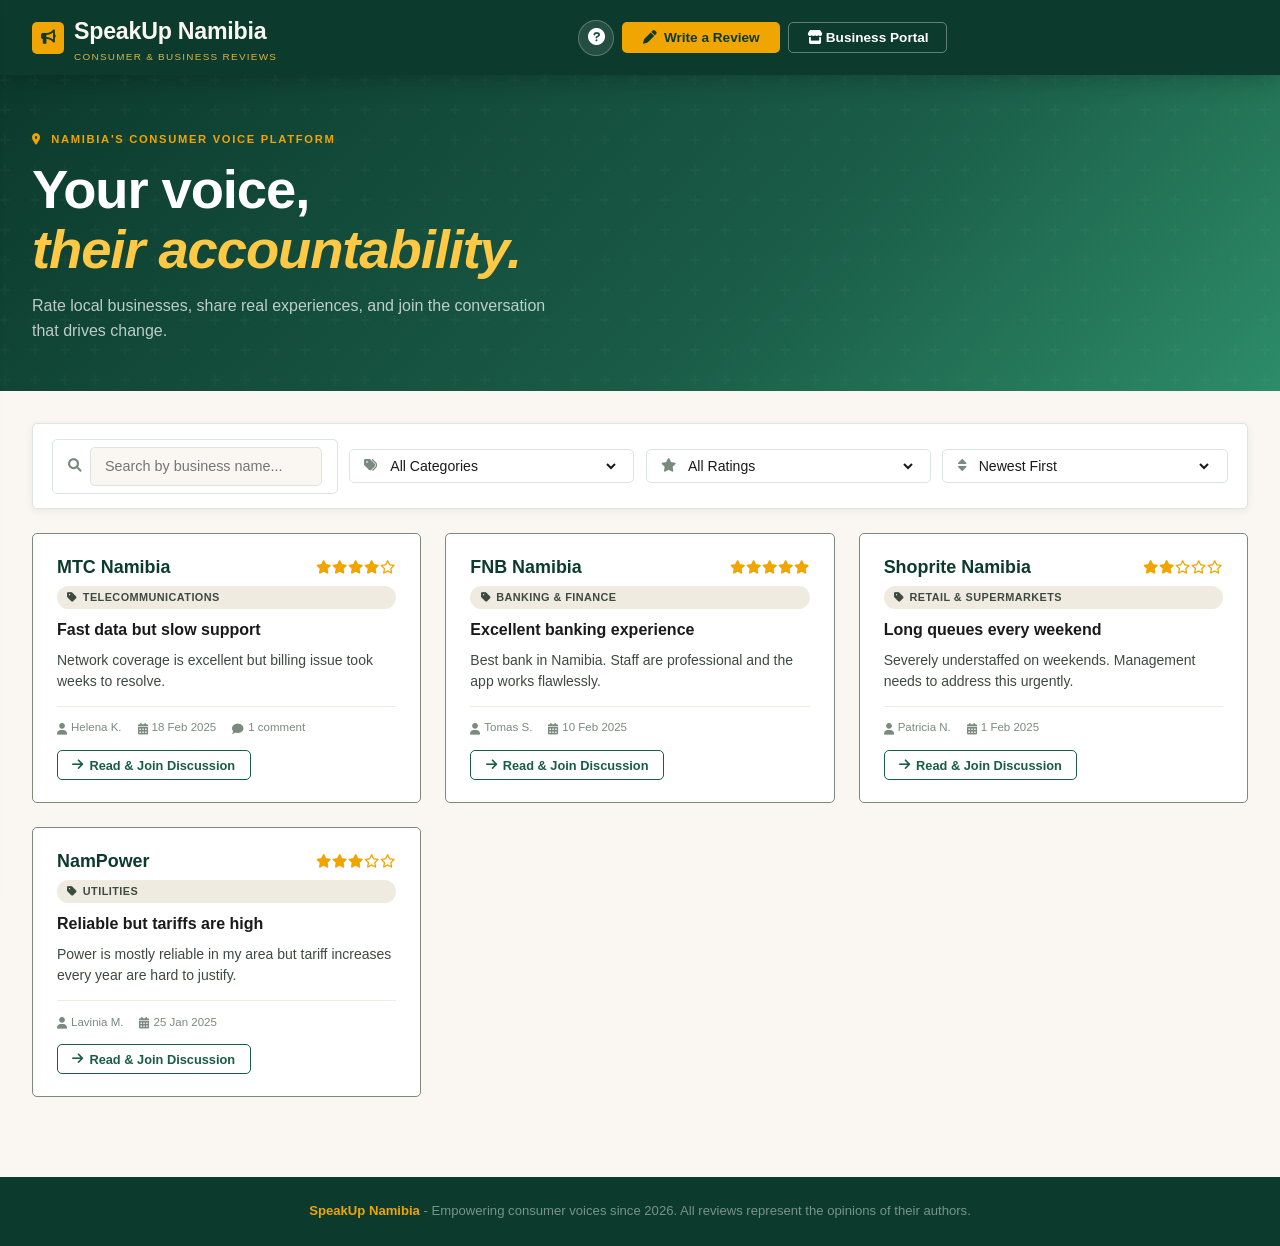
==== index.html @ b46109d5 "first commit" ====
<!DOCTYPE html>
<html lang="en">

<head>
  <meta charset="UTF-8">
  <meta name="viewport" content="width=device-width, initial-scale=1.0, viewport-fit=cover">
  <title>SpeakUp Namibia</title>
  <link rel="stylesheet" href="style.css">
  <link rel="stylesheet" href="https://cdnjs.cloudflare.com/ajax/libs/font-awesome/6.0.0-beta3/css/all.min.css">

  <!-- Fonts removed – now using system Arial -->
</head>

<body>
  <!-- MOBILE SIDEBAR OVERLAY -->
  <div class="consumer-sidebar-overlay" id="consumerSidebarOverlay"></div>

  <!-- MOBILE SIDEBAR -->
  <aside class="consumer-sidebar" id="consumerSidebar">
    <div class="consumer-sidebar-top">
      <span class="consumer-sidebar-logo"><i class="fas fa-bullhorn"></i> SpeakUp</span>
      <button class="consumer-sidebar-close" id="consumerSidebarClose" aria-label="Close menu">&#x2715;</button>
    </div>
    <nav class="consumer-sidebar-nav">
      <button id="sidebarWriteReviewBtn" class="consumer-snav-btn"><i class="fas fa-pen"></i> Write a Review</button>
      <button id="sidebarBizPortalBtn" class="consumer-snav-btn"><i class="fas fa-store"></i> Business Portal</button>
      <button id="sidebarHelpBtn" class="consumer-snav-btn"><i class="fas fa-circle-question"></i> How It Works</button>
    </nav>
    <div id="consumerSidebarBizInfo" class="consumer-sidebar-biz-info"></div>
  </aside>

  <nav class="top-nav">
    <div class="logo-area">
      <h2><span class="logo-icon"><i class="fas fa-bullhorn"></i></span><span>SpeakUp Namibia<span
            class="logo-sub">Consumer & Business Reviews </span></span></h2>
    </div>
    <div class="nav-buttons">
      <button id="openHelpBtn" class="btn-help" title="How SpeakUp works"><i
          class="fas fa-circle-question"></i></button>
      <button id="openWriteReviewBtnNav" class="btn-primary"><i class="fas fa-pen"></i> Write a Review</button>
      <button id="openBusinessAuthBtn" class="btn-sm btn-outline-light"><i class="fas fa-store"></i> Business
        Portal</button>
      <button class="consumer-hamburger" id="consumerHamburger" aria-label="Open menu"><i
          class="fas fa-bars"></i></button>
    </div>
    <div id="businessSessionInfo"></div>
  </nav>

  <div class="hero">
    <div class="hero-flag-mobile" aria-hidden="true">
      <div class="hf-blue"></div>
      <div class="hf-white"></div>
      <div class="hf-green"></div>
      <div class="hf-stripe"></div>
      <div class="hf-sun"><i class="fas fa-sun"></i></div>
    </div>
    <div class="hero-inner">
      <p class="hero-eyebrow"><i class="fas fa-map-marker-alt"></i>&nbsp; Namibia's Consumer Voice Platform</p>
      <h1>Your voice,<br><em>their accountability.</em></h1>
      <p class="hero-tagline">Rate local businesses, share real experiences, and join the conversation that drives
        change.</p>
    </div>
  </div>

  <div class="page-body">
    <div class="controls-bar">
      <div class="control-input"><i class="fas fa-search"></i><input type="text" id="searchBusiness"
          placeholder="Search by business name..."></div>
      <div class="control-input"><i class="fas fa-tags"></i><select id="categoryFilter">
          <option value="all">All Categories</option>
        </select></div>
      <div class="control-input"><i class="fas fa-star"></i><select id="ratingFilter"></select></div>
      <div class="control-input"><i class="fas fa-sort"></i><select id="sortBy">
          <option value="newest">Newest First</option>
          <option value="highest">Highest Rated</option>
        </select></div>
    </div>
    <div id="liveToast" class="live-toast" style="display:none;"></div>
    <div id="reviewsContainer" class="reviews-grid">
      <div class="empty-state"><i class="fas fa-spinner fa-spin"></i><br>Loading reviews…</div>
    </div>
  </div>

  <footer class="site-footer">
    <strong>SpeakUp Namibia</strong> - Empowering consumer voices since <span id="currentYear"></span>. All reviews
    represent the opinions of their authors.
  </footer>

  <!-- HELP MODAL -->
  <div id="helpModal" class="modal">
    <div class="modal-content" style="max-width:560px;">
      <div class="modal-header">
        <span class="modal-title"><i class="fas fa-circle-question"
            style="color:var(--amber);margin-right:10px;"></i>How SpeakUp Namibia Works</span>
        <button class="btn-close" onclick="closeModal('helpModal')">&#x2715;</button>
      </div>
      <div class="help-steps">
        <div class="help-step">
          <div class="help-num">1</div>
          <div><strong>Write a Review</strong>
            <p>Share your honest experience with any Namibian business — no account needed. Choose stars, write your
              story, and publish instantly.</p>
          </div>
        </div>
        <div class="help-step">
          <div class="help-num">2</div>
          <div><strong>Browse &amp; Filter</strong>
            <p>Search by business name, filter by category or star rating, and sort to find the most relevant reviews
              quickly.</p>
          </div>
        </div>
        <div class="help-step">
          <div class="help-num">3</div>
          <div><strong>Join the Conversation</strong>
            <p>Open any review to read the full story, comment, and reply. Verified businesses can respond officially
              with their badge.</p>
          </div>
        </div>
        <div class="help-step">
          <div class="help-num">4</div>
          <div><strong>Business Portal</strong>
            <p>Business owners subscribe for N$200/month to get a Verified Badge, a full analytics dashboard, and the
              ability to reply to reviews.</p>
          </div>
        </div>
      </div>
    </div>
  </div>

  <!-- WRITE REVIEW MODAL -->
  <div id="newReviewModal" class="modal">
    <div class="modal-content">
      <div class="modal-header"><span class="modal-title">Share Your Experience</span><button class="btn-close"
          id="closeNewModalBtn">&#x2715;</button></div>
      <form id="reviewForm">
        <div class="form-group"><label>Business Name *</label><input type="text" id="businessName" required></div>
        <div class="form-group"><label>Category *</label><select id="reviewCategory" required>
            <option value="">Select a category…</option>
          </select></div>
        <div class="form-group"><label>Your Rating *</label>
          <div id="ratingStarsInput" class="star-rating">
            <i data-value="1" class="far fa-star"></i><i data-value="2" class="far fa-star"></i><i data-value="3"
              class="far fa-star"></i><i data-value="4" class="far fa-star"></i><i data-value="5"
              class="far fa-star"></i>
          </div>
          <input type="hidden" id="selectedRating" value="0">
        </div>
        <div class="form-group"><label>Review Title *</label><input type="text" id="reviewTitle" required></div>
        <div class="form-group"><label>Your Story *</label><textarea rows="4" id="reviewContent" required></textarea>
        </div>
        <div class="form-group"><label>Your Name *</label><input type="text" id="userName" placeholder="Full name"
            required></div>
        <div class="modal-footer">
          <button type="button" class="btn-outline-dark" id="closeNewModalBtnFooter">Cancel</button>
          <button type="submit" class="btn-primary"><i class="fas fa-paper-plane"></i> Publish Review</button>
        </div>
      </form>
    </div>
  </div>

  <!-- BUSINESS AUTH MODAL -->
  <div id="businessAuthModal" class="modal">
    <div class="modal-content" style="max-width:480px;">
      <div class="modal-header"><span class="modal-title">Business Portal</span><button class="btn-close"
          id="closeAuthModalBtn">&#x2715;</button></div>
      <div class="tab-bar"><button id="showLoginTab" class="tab-btn active">Login</button><button id="showRegisterTab"
          class="tab-btn">Register</button></div>
      <div id="loginPanel">
        <div class="form-group"><label>Email</label><input type="email" id="loginEmail"
            placeholder="business@example.com"></div>
        <div class="form-group"><label>Password</label><input type="password" id="loginPassword" placeholder="••••••••">
        </div>
        <button id="doLoginBtn" class="btn-primary" style="width:100%;justify-content:center;"><i
            class="fas fa-sign-in-alt"></i> Login</button>
        <p id="loginError" class="error-msg"></p>
      </div>
      <div id="registerPanel" style="display:none;">
        <div class="sub-teaser-small"><i class="fas fa-shield-halved"></i>
          <div>Registration requires a <strong>N$200/month</strong> subscription. Fill in your details then continue to
            see all benefits.</div>
        </div>
        <div class="form-group"><label>Business Name</label><input type="text" id="regBizName"
            placeholder="Your business name"></div>
        <div class="form-group"><label>Category</label><select id="regBizCategory">
            <option value="">Select a category…</option>
          </select></div>
        <div class="form-group"><label>Email</label><input type="email" id="regEmail"
            placeholder="business@example.com"></div>
        <div class="form-group"><label>Password</label><input type="password" id="regPassword"
            placeholder="Min. 6 characters"></div>
        <button id="doRegisterBtn" class="btn-primary" style="width:100%;justify-content:center;"><i
            class="fas fa-user-plus"></i> Continue to Subscription</button>
        <p id="regError" class="error-msg"></p>
      </div>
    </div>
  </div>

  <!-- SUBSCRIPTION PAYWALL -->
  <div id="subscriptionModal" class="modal">
    <div class="modal-content" style="max-width:600px;">
      <div class="modal-header"><span class="modal-title">Business Subscription</span><button class="btn-close"
          id="closeSubModal">&#x2715;</button></div>
      <div class="sub-price-hero">
        <div class="sub-amount"><span class="sub-currency">N$</span><span class="sub-num">200</span><span
            class="sub-per">/month</span></div>
        <p class="sub-tagline">Namibia's most trusted consumer review platform — grow with us</p>
      </div>
      <h4 class="benefits-heading"><i class="fas fa-gift" style="color:var(--amber);margin-right:8px;"></i>Everything
        included:</h4>
      <ul class="benefits-list">
        <li><i class="fas fa-circle-check"></i>
          <div><strong>Verified Business Badge</strong>
            <p>A prominent green ✓ badge on every review related to your business — instantly builds consumer trust.</p>
          </div>
        </li>
        <li><i class="fas fa-circle-check"></i>
          <div><strong>Full Analytics Dashboard</strong>
            <p>Average rating, total reviews, response rate, rating breakdown charts, and a recent activity feed.</p>
          </div>
        </li>
        <li><i class="fas fa-circle-check"></i>
          <div><strong>Public Review Replies</strong>
            <p>Respond publicly as your verified business. Show customers you are accountable and care.</p>
          </div>
        </li>
        <li><i class="fas fa-circle-check"></i>
          <div><strong>Profile &amp; Settings Control</strong>
            <p>Update business name, category, email, and password anytime from your private settings panel.</p>
          </div>
        </li>
        <li><i class="fas fa-circle-check"></i>
          <div><strong>Priority Search Visibility</strong>
            <p>Your verified badge makes consumers more likely to trust and engage with your profile.</p>
          </div>
        </li>
        <li><i class="fas fa-circle-check"></i>
          <div><strong>WebSocket Live Alerts</strong>
            <p>Instant notifications the moment a new review or comment is posted about your business.</p>
          </div>
        </li>
        <li><i class="fas fa-circle-check"></i>
          <div><strong>Subscription Management</strong>
            <p>View your expiry date, active status, and renew with one click inside your dashboard.</p>
          </div>
        </li>
      </ul>
      <div class="sub-footer">
        <div class="sub-note"><i class="fas fa-lock"></i> Secure payment · Cancel anytime
          · No hidden fees</div>
        <div class="sub-actions">
          <button class="btn-outline-dark" id="cancelSubBtn">Go Back</button>
          <button class="btn-primary" id="confirmPayBtn" style="flex:1;justify-content:center;"><i
              class="fas fa-credit-card"></i> Pay N$200 & Activate Account</button>
        </div>
      </div>
    </div>
  </div>

  <!-- LOGOUT CONFIRM -->
  <div id="logoutConfirmModal" class="modal">
    <div class="modal-content" style="max-width:400px;">
      <div class="modal-header"><span class="modal-title" style="font-size:1.2rem;"><i class="fas fa-right-from-bracket"
            style="color:var(--red);margin-right:10px;"></i>Confirm Logout</span><button class="btn-close"
          onclick="closeModal('logoutConfirmModal')">&#x2715;</button></div>
      <p style="color:var(--ink-mid);margin-bottom:1.5rem;line-height:1.65;">Are you sure you want to log out of the
        Business Portal? You will need to sign back in to access your dashboard and respond to reviews.</p>
      <div class="modal-footer" style="margin-top:0;padding-top:0;border-top:none;">
        <button class="btn-outline-dark" onclick="closeModal('logoutConfirmModal')">Stay Logged In</button>
        <button class="btn-danger" id="confirmLogoutBtn"><i class="fas fa-right-from-bracket"></i> Yes, Logout</button>
      </div>
    </div>
  </div>

  <!-- REVIEW DETAIL MODAL -->
  <div id="detailModal" class="modal">
    <div class="modal-content" id="detailModalContent"></div>
  </div>

  <script src="speakup-ws.js"></script>
  <script src="script.js"></script>
</body>

</html>
---- style.css ----
*,
*::before,
*::after {
  margin: 0;
  padding: 0;
  box-sizing: border-box;
}
:root {
  --forest: #0c3a2d;
  --forest-mid: #1a5c47;
  --forest-light: #2d8c69;
  --amber: #f0a500;
  --amber-light: #ffc845;
  --cream: #faf7f2;
  --cream-dark: #f0ebe0;
  --ink: #1a1a1a;
  --ink-mid: #3d4a40;
  --muted: #7a8a7e;
  --card-bg: #ffffff;
  --border: #dde5e0;
  --red: #c0392b;
  --blue-nam: #003580;
  --green-nam: #009a44;
  --red-nam: #d21034;
  --shadow-sm: 0 2px 8px rgba(12, 58, 45, 0.07);
  --shadow-md: 0 8px 32px rgba(12, 58, 45, 0.13);
  --shadow-lg: 0 20px 60px rgba(12, 58, 45, 0.18);
  --r: 5px;
}
body {
  font-family: Arial, sans-serif;
  background: var(--cream);
  color: var(--ink);
  line-height: 1.55;
  min-height: 100vh;
}

/* NAV */
.top-nav {
  position: sticky;
  top: 0;
  z-index: 200;
  background: var(--forest);
  display: flex;
  justify-content: space-between;
  align-items: center;
  flex-wrap: wrap;
  gap: 0.8rem;
  padding: 0.85rem 2rem;
  box-shadow: 0 2px 24px rgba(0, 0, 0, 0.28);
}
.logo-area h2 {
  color: var(--cream);
  font-family: Arial, sans-serif;
  font-weight: 900;
  font-size: 1.45rem;
  display: flex;
  align-items: center;
  gap: 10px;
  letter-spacing: -0.01em;
}
.logo-icon {
  background: var(--amber);
  color: var(--forest);
  width: 32px;
  height: 32px;
  border-radius: var(--r);
  display: inline-flex;
  align-items: center;
  justify-content: center;
  font-size: 0.9rem;
  flex-shrink: 0;
}
.logo-sub {
  font-family: Arial, sans-serif;
  font-size: 0.62rem;
  font-weight: 400;
  letter-spacing: 0.13em;
  text-transform: uppercase;
  color: var(--amber-light);
  opacity: 0.85;
  display: block;
  line-height: 1;
  margin-top: 2px;
}
.nav-buttons {
  display: flex;
  gap: 8px;
  align-items: center;
  flex-wrap: wrap;
}
.btn-help {
  background: rgba(255, 255, 255, 0.1);
  border: 1.5px solid rgba(255, 255, 255, 0.25);
  color: #fff;
  width: 36px;
  height: 36px;
  border-radius: 50%;
  cursor: pointer;
  display: inline-flex;
  align-items: center;
  justify-content: center;
  font-size: 1.05rem;
  transition: all 0.15s;
}
.btn-help:hover {
  background: rgba(255, 255, 255, 0.2);
  border-color: #fff;
}
.ws-status {
  display: flex;
  align-items: center;
  gap: 6px;
  font-size: 0.7rem;
  color: rgba(255, 255, 255, 0.5);
  font-weight: 500;
  letter-spacing: 0.04em;
}
.ws-dot {
  width: 7px;
  height: 7px;
  border-radius: 50%;
  display: inline-block;
  transition: background 0.4s;
}
.ws-dot.connected {
  background: #4ade80;
  box-shadow: 0 0 6px #4ade80aa;
  animation: pgr 2s infinite;
}
.ws-dot.disconnected {
  background: #f87171;
}
.ws-dot.connecting {
  background: var(--amber);
  animation: pam 1s infinite;
}
@keyframes pgr {
  0%,
  100% {
    opacity: 1;
  }
  50% {
    opacity: 0.5;
  }
}
@keyframes pam {
  0%,
  100% {
    opacity: 1;
  }
  50% {
    opacity: 0.4;
  }
}
.live-toast {
  background: var(--forest);
  color: #fff;
  padding: 0.7rem 1.2rem;
  border-radius: var(--r);
  margin-bottom: 1rem;
  display: flex;
  align-items: center;
  gap: 10px;
  font-size: 0.85rem;
  animation: sld 0.3s ease;
  border-left: 4px solid var(--amber);
}
@keyframes sld {
  from {
    opacity: 0;
    transform: translateY(-10px);
  }
  to {
    opacity: 1;
    transform: translateY(0);
  }
}

/* BUTTONS */
.btn-sm {
  padding: 0.45rem 1.1rem;
  font-weight: 600;
  font-size: 0.85rem;
  cursor: pointer;
  border: none;
  transition: all 0.15s;
  white-space: nowrap;
  border-radius: var(--r);
}
.btn-outline-light {
  background: transparent;
  border: 1.5px solid rgba(255, 255, 255, 0.35);
  color: #fff;
  border-radius: var(--r);
}
.btn-outline-light:hover {
  background: rgba(255, 255, 255, 0.1);
  border-color: #fff;
}
.btn-outline-dark {
  background: transparent;
  border: 1.5px solid var(--forest);
  color: var(--forest);
  padding: 0.45rem 1.1rem;
  font-weight: 600;
  font-size: 0.85rem;
  cursor: pointer;
  transition: all 0.15s;
  border-radius: var(--r);
}
.btn-outline-dark:hover {
  background: var(--forest);
  color: #fff;
}
.btn-primary {
  background: var(--amber);
  color: var(--forest);
  border: none;
  padding: 0.5rem 1.3rem;
  font-weight: 700;
  font-size: 0.85rem;
  cursor: pointer;
  display: inline-flex;
  align-items: center;
  gap: 7px;
  transition: all 0.15s;
  border-radius: var(--r);
  font-family: Arial, sans-serif;
}
.btn-primary:hover {
  background: var(--amber-light);
  transform: translateY(-1px);
  box-shadow: 0 4px 14px rgba(240, 165, 0, 0.35);
}
.btn-danger {
  background: var(--red);
  color: #fff;
  border: none;
  padding: 0.48rem 1rem;
  font-weight: 600;
  font-size: 0.85rem;
  cursor: pointer;
  transition: background 0.15s;
  border-radius: var(--r);
  display: inline-flex;
  align-items: center;
  gap: 7px;
}
.btn-danger:hover {
  background: #a93226;
}
.badge-business {
  background: var(--amber);
  color: var(--forest);
  padding: 0.35rem 0.9rem;
  font-size: 0.8rem;
  font-weight: 700;
  display: inline-flex;
  align-items: center;
  gap: 8px;
  border-radius: var(--r);
}
.badge-business a {
  color: var(--forest);
  text-decoration: underline;
  cursor: pointer;
}
.badge-verified {
  background: var(--forest-light);
  color: #fff;
  font-size: 0.6rem;
  font-weight: 700;
  letter-spacing: 0.05em;
  padding: 2px 7px;
  text-transform: uppercase;
  border-radius: 999px;
}

/* HERO */
.hero {
  background: linear-gradient(
    135deg,
    var(--forest) 0%,
    var(--forest-mid) 60%,
    var(--forest-light) 100%
  );
  color: #fff;
  padding: 3.5rem 2rem 3rem;
  position: relative;
  overflow: hidden;
}
.hero::before {
  content: "";
  position: absolute;
  inset: 0;
  background: url("data:image/svg+xml,%3Csvg width='60' height='60' xmlns='http://www.w3.org/2000/svg'%3E%3Cg fill='%23fff' fill-opacity='.025'%3E%3Cpath d='M36 34v-4h-2v4h-4v2h4v4h2v-4h4v-2h-4zm0-30V0h-2v4h-4v2h4v4h2V6h4V4h-4zM6 34v-4H4v4H0v2h4v4h2v-4h4v-2H6zM6 4V0H4v4H0v2h4v4h2V6h4V4H6z'/%3E%3C/g%3E%3C/svg%3E")
    repeat;
}
.hero-flag-mobile {
  display: none;
}
.hero-inner {
  max-width: 1280px;
  margin: 0 auto;
  position: relative;
  z-index: 1;
}
.hero-eyebrow {
  font-size: 0.7rem;
  font-weight: 600;
  letter-spacing: 0.15em;
  text-transform: uppercase;
  color: var(--amber);
  margin-bottom: 0.75rem;
}
.hero h1 {
  font-family: Arial, sans-serif;
  font-weight: 900;
  font-size: clamp(2rem, 5vw, 3.4rem);
  line-height: 1.1;
  letter-spacing: -0.02em;
  margin-bottom: 0.85rem;
}
.hero h1 em {
  font-style: italic;
  color: var(--amber-light);
}
.hero-tagline {
  font-size: 1rem;
  color: rgba(255, 255, 255, 0.72);
  max-width: 520px;
  font-weight: 300;
}

/* MOBILE FLAG */
@media (max-width: 640px) {
  .hero {
    padding: 2rem 1rem;
  }
}

/* PAGE */
.page-body {
  max-width: 1280px;
  margin: 0 auto;
  padding: 2rem;
}
.controls-bar {
  background: var(--card-bg);
  padding: 0.9rem 1.2rem;
  margin-bottom: 1.5rem;
  display: flex;
  flex-wrap: wrap;
  gap: 0.7rem;
  align-items: center;
  box-shadow: var(--shadow-sm);
  border: 1px solid var(--border);
  border-radius: var(--r);
}
.control-input {
  display: flex;
  align-items: center;
  gap: 8px;
  border: 1.5px solid var(--border);
  padding: 0.45rem 0.9rem;
  flex: 1;
  min-width: 160px;
  transition: border-color 0.15s;
  background: #fff;
  border-radius: var(--r);
}
.control-input:focus-within {
  border-color: var(--forest-mid);
}
.control-input i {
  color: var(--muted);
  font-size: 0.85rem;
}
.control-input input,
.control-input select {
  border: none;
  background: transparent;
  padding: 0;
  font-size: 0.88rem;
  outline: none;
  color: var(--ink);
  width: 100%;
  font-family: Arial, sans-serif;
}

/* CARDS */
.reviews-grid {
  display: grid;
  grid-template-columns: repeat(auto-fill, minmax(320px, 1fr));
  gap: 1.5rem;
}
.review-card {
  background: var(--card-bg);
  padding: 1.4rem 1.5rem;
  border: 1px solid var(--muted);
  transition: transform 0.2s, box-shadow 0.2s;
  display: flex;
  flex-direction: column;
  border-radius: var(--r);
}
.review-card:hover {
  transform: translateY(-3px);
  box-shadow: var(--shadow-md);
}
.review-card.is-new {
  animation: newc 0.6s ease;
  border-color: var(--amber);
}
@keyframes newc {
  0% {
    box-shadow: 0 0 0 4px rgba(240, 165, 0, 0.4);
  }
  100% {
    box-shadow: var(--shadow-sm);
  }
}
.card-top {
  display: flex;
  justify-content: space-between;
  align-items: flex-start;
  gap: 0.5rem;
  margin-bottom: 0.5rem;
}
.business-name {
  font-family: Arial, sans-serif;
  font-size: 1.12rem;
  font-weight: 700;
  color: var(--forest);
  line-height: 1.2;
}
.stars {
  color: var(--amber);
  font-size: 0.85rem;
  white-space: nowrap;
  letter-spacing: 1px;
}
.category-tag {
  display: inline-flex;
  align-items: center;
  gap: 5px;
  background: var(--cream-dark);
  color: var(--ink-mid);
  padding: 0.18rem 0.65rem;
  font-size: 0.68rem;
  font-weight: 600;
  letter-spacing: 0.04em;
  text-transform: uppercase;
  margin-bottom: 0.6rem;
  border-radius: 999px;
}
.review-title {
  font-weight: 700;
  font-size: 1rem;
  margin-bottom: 0.4rem;
}
.review-snippet {
  font-size: 0.875rem;
  color: var(--ink-mid);
  line-height: 1.55;
  flex: 1;
}
.review-meta {
  display: flex;
  gap: 1rem;
  flex-wrap: wrap;
  font-size: 0.72rem;
  color: var(--muted);
  border-top: 1px solid var(--cream-dark);
  padding-top: 0.8rem;
  margin-top: 0.8rem;
}
.review-meta span {
  display: inline-flex;
  align-items: center;
  gap: 4px;
}
.btn-detail {
  background: none;
  border: 1.5px solid var(--forest-mid);
  color: var(--forest-mid);
  font-weight: 600;
  cursor: pointer;
  margin-top: 0.8rem;
  font-size: 0.8rem;
  padding: 0.4rem 0.9rem;
  transition: all 0.15s;
  display: inline-flex;
  align-items: center;
  gap: 6px;
  align-self: flex-start;
  border-radius: var(--r);
  font-family: Arial, sans-serif;
}
.btn-detail:hover {
  background: var(--forest);
  color: #fff;
  border-color: var(--forest);
}
.empty-state {
  grid-column: 1/-1;
  text-align: center;
  padding: 4rem 2rem;
  color: var(--muted);
  font-size: 1rem;
  line-height: 2;
}
.empty-state i {
  font-size: 2.5rem;
  display: block;
  margin-bottom: 1rem;
  opacity: 0.4;
}

/* MODALS */
.modal {
  display: none;
  position: fixed;
  inset: 0;
  background: rgba(12, 58, 45, 0.55);
  backdrop-filter: blur(6px);
  justify-content: center;
  align-items: center;
  z-index: 1000;
  padding: 1rem;
}
.modal-content {
  background: var(--card-bg);
  max-width: 680px;
  width: 100%;
  max-height: 90vh;
  padding: 2rem;
  overflow-y: auto;
  box-shadow: var(--shadow-lg);
  animation: su 0.25s ease;
  border-radius: var(--r);
}
@keyframes su {
  from {
    opacity: 0;
    transform: translateY(18px);
  }
  to {
    opacity: 1;
    transform: translateY(0);
  }
}
.modal-header {
  display: flex;
  justify-content: space-between;
  align-items: center;
  margin-bottom: 1.5rem;
  gap: 1rem;
}
.modal-title {
  font-family: Arial, sans-serif;
  font-size: 1.45rem;
  font-weight: 700;
  color: var(--forest);
}
.btn-close {
  background: var(--cream-dark);
  border: none;
  width: 34px;
  height: 34px;
  cursor: pointer;
  font-size: 1rem;
  color: var(--muted);
  display: flex;
  align-items: center;
  justify-content: center;
  transition: all 0.15s;
  border-radius: var(--r);
  flex-shrink: 0;
}
.btn-close:hover {
  background: var(--red);
  color: #fff;
}
.modal-footer {
  display: flex;
  gap: 0.7rem;
  justify-content: flex-end;
  margin-top: 1.5rem;
  padding-top: 1rem;
  border-top: 1px solid var(--border);
}

/* FORMS */
.form-group {
  margin-bottom: 1.1rem;
}
.form-group label {
  font-weight: 600;
  font-size: 0.78rem;
  letter-spacing: 0.05em;
  text-transform: uppercase;
  color: var(--ink-mid);
  display: block;
  margin-bottom: 6px;
}
input[type="text"],
input[type="email"],
input[type="password"],
textarea,
select {
  width: 100%;
  padding: 0.65rem 0.9rem;
  border: 1.5px solid var(--border);
  font-family: Arial, sans-serif;
  font-size: 0.9rem;
  color: var(--ink);
  background: var(--cream);
  transition: border-color 0.15s;
  border-radius: var(--r);
}
textarea {
  height: 120px;
  resize: none;
}
input:focus,
textarea:focus,
select:focus {
  outline: none;
  border-color: var(--forest-mid);
  background: #fff;
}
.star-rating {
  display: flex;
  gap: 6px;
  font-size: 1.7rem;
  cursor: pointer;
  margin-bottom: 4px;
}
.star-rating i {
  transition: transform 0.1s;
  color: #cbd5e1;
}
.star-rating i:hover {
  transform: scale(1.15);
}
.tab-bar {
  display: flex;
  margin-bottom: 1.4rem;
  background: var(--cream-dark);
  padding: 3px;
  border-radius: var(--r);
}
.tab-btn {
  flex: 1;
  padding: 0.5rem;
  border: none;
  background: transparent;
  font-family: Arial, sans-serif;
  font-weight: 600;
  font-size: 0.85rem;
  color: var(--muted);
  cursor: pointer;
  transition: all 0.15s;
  border-radius: var(--r);
  text-transform: uppercase;
  letter-spacing: 0.04em;
}
.tab-btn.active {
  background: var(--forest);
  color: #fff;
}
.error-msg {
  color: var(--red);
  font-size: 0.82rem;
  margin-top: 0.5rem;
  font-weight: 500;
  min-height: 1.2rem;
}

/* COMMENTS */
.comment-section {
  margin-top: 1.2rem;
}
.comment-section h4 {
  font-family: Arial, sans-serif;
  font-size: 1.1rem;
  margin-bottom: 0.8rem;
  color: var(--forest);
}
.comment {
  background: var(--cream);
  padding: 0.9rem 1rem;
  margin: 0.6rem 0;
  border-left: 3px solid var(--forest-mid);
  border-radius: 0 var(--r) var(--r) 0;
}
.comment.comment-reply {
  margin-left: 1.5rem;
  border-left-color: var(--amber);
  background: var(--cream-dark);
}
.comment-meta {
  font-size: 0.72rem;
  color: var(--muted);
  margin-bottom: 5px;
  display: flex;
  flex-wrap: wrap;
  gap: 8px;
  align-items: center;
}
.comment-meta strong {
  color: var(--ink);
  font-size: 0.82rem;
}
.reply-btn {
  background: none;
  border: none;
  color: var(--forest-mid);
  font-size: 0.72rem;
  font-weight: 600;
  cursor: pointer;
  margin-top: 5px;
  padding: 2px 0;
  display: inline-flex;
  align-items: center;
  gap: 4px;
  font-family: Arial, sans-serif;
}
.reply-btn:hover {
  color: var(--forest);
}
.reply-form {
  display: none;
  margin-top: 8px;
  background: #fff;
  padding: 0.7rem;
  border: 1px solid var(--border);
  border-radius: var(--r);
}
.reply-form input {
  margin-bottom: 6px;
  font-size: 0.85rem;
  padding: 0.5rem 0.8rem;
}

/* SUBSCRIPTION */
.sub-price-hero {
  background: linear-gradient(135deg, var(--forest), var(--forest-mid));
  color: #fff;
  padding: 1.5rem 1.5rem 1.2rem;
  border-radius: var(--r);
  margin-bottom: 1.4rem;
  text-align: center;
}
.sub-amount {
  font-family: Arial, sans-serif;
  display: flex;
  align-items: flex-end;
  justify-content: center;
  gap: 0;
  line-height: 1;
  margin-bottom: 8px;
}
.sub-currency {
  font-size: 1.6rem;
  font-weight: 700;
  color: var(--amber);
  padding-top: 8px;
}
.sub-num {
  font-size: 4rem;
  font-weight: 900;
  color: var(--amber);
}
.sub-per {
  font-size: 1rem;
  color: rgba(255, 255, 255, 0.55);
  padding-bottom: 8px;
  margin-left: 4px;
}
.sub-tagline {
  color: rgba(255, 255, 255, 0.65);
  font-size: 0.88rem;
}
.benefits-heading {
  font-size: 0.82rem;
  font-weight: 700;
  text-transform: uppercase;
  letter-spacing: 0.07em;
  color: var(--muted);
  margin-bottom: 0.9rem;
}
.benefits-list {
  list-style: none;
  display: flex;
  flex-direction: column;
  gap: 0.85rem;
  margin-bottom: 1.5rem;
}
.benefits-list li {
  display: flex;
  gap: 1rem;
  align-items: flex-start;
}
.benefits-list > li > i {
  color: var(--forest-light);
  font-size: 1.15rem;
  margin-top: 2px;
  flex-shrink: 0;
}
.benefits-list li strong {
  display: block;
  font-size: 0.9rem;
  margin-bottom: 2px;
}
.benefits-list li p {
  font-size: 0.8rem;
  color: var(--muted);
  line-height: 1.45;
}
.sub-footer {
  border-top: 1px solid var(--border);
  padding-top: 1.2rem;
}
.sub-note {
  font-size: 0.77rem;
  color: var(--muted);
  margin-bottom: 0.9rem;
  display: flex;
  align-items: center;
  gap: 6px;
}
.sub-actions {
  display: flex;
  gap: 10px;
  flex-wrap: wrap;
}
.sub-teaser-small {
  background: #fefce8;
  border: 1px solid var(--amber);
  border-radius: var(--r);
  padding: 0.8rem 1rem;
  display: flex;
  gap: 0.8rem;
  align-items: flex-start;
  margin-bottom: 1.1rem;
  font-size: 0.85rem;
  color: var(--ink-mid);
}
.sub-teaser-small i {
  color: var(--amber);
  font-size: 1.1rem;
  margin-top: 1px;
  flex-shrink: 0;
}

/* HELP */
.help-steps {
  display: flex;
  flex-direction: column;
  gap: 1.1rem;
}
.help-step {
  display: flex;
  gap: 1rem;
  align-items: flex-start;
  padding: 0.9rem 1rem;
  background: var(--cream);
  border-radius: var(--r);
}
.help-num {
  width: 32px;
  height: 32px;
  border-radius: 50%;
  background: var(--forest);
  color: var(--amber);
  display: flex;
  align-items: center;
  justify-content: center;
  font-weight: 700;
  font-size: 0.85rem;
  flex-shrink: 0;
}
.help-step strong {
  display: block;
  font-size: 0.95rem;
  color: var(--forest);
  margin-bottom: 3px;
}
.help-step p {
  font-size: 0.83rem;
  color: var(--ink-mid);
  line-height: 1.5;
}

/* FOOTER */
.site-footer {
  background: var(--forest);
  color: rgba(255, 255, 255, 0.45);
  text-align: center;
  padding: 1.5rem 2rem;
  font-size: 0.82rem;
  margin-top: 3rem;
}
.site-footer strong {
  color: var(--amber);
}

/* RESPONSIVE */
@media (max-width: 640px) {
  .top-nav {
    padding: 0.75rem 1rem;
  }
  .logo-area h2 {
    font-size: 1.2rem;
  }
  .page-body {
    padding: 1.2rem 1rem;
  }
  .controls-bar {
    flex-direction: column;
    align-items: stretch;
  }
  .control-input {
    width: 100% !important;
    min-width: unset;
    flex: none;
  }
  .modal-content {
    padding: 1.4rem;
  }
  .reviews-grid {
    grid-template-columns: 1fr;
  }
}

/* ── CONSUMER MOBILE HAMBURGER & SIDEBAR ── */
.consumer-hamburger {
  display: none;
  background: rgba(255, 255, 255, 0.1);
  border: 1.5px solid rgba(255, 255, 255, 0.25);
  color: #fff;
  width: 36px;
  height: 36px;
  border-radius: var(--r);
  cursor: pointer;
  align-items: center;
  justify-content: center;
  font-size: 1.1rem;
  transition: all 0.15s;
  flex-shrink: 0;
}
.consumer-hamburger:hover {
  background: rgba(255, 255, 255, 0.2);
}

.consumer-sidebar-overlay {
  display: none;
  position: fixed;
  inset: 0;
  background: rgba(0, 0, 0, 0.5);
  z-index: 300;
  backdrop-filter: blur(2px);
}
.consumer-sidebar-overlay.active {
  display: block;
}

.consumer-sidebar {
  position: fixed;
  top: 0;
  left: -320px;
  width: 285px;
  height: 100vh;
  background: var(--forest);
  z-index: 310;
  display: flex;
  flex-direction: column;
  padding: 0;
  transition: left 0.28s ease;
  box-shadow: 4px 0 28px rgba(0, 0, 0, 0.38);
  overflow-y: auto;
}
.consumer-sidebar.open {
  left: 0;
}
.consumer-sidebar-top {
  display: flex;
  align-items: center;
  justify-content: space-between;
  padding: 1.1rem 1.2rem;
  border-bottom: 1px solid rgba(255, 255, 255, 0.1);
}
.consumer-sidebar-logo {
  color: var(--cream);
  font-family: Arial, sans-serif;
  font-weight: 900;
  font-size: 1.15rem;
  display: flex;
  align-items: center;
  gap: 8px;
}
.consumer-sidebar-logo i {
  background: var(--amber);
  color: var(--forest);
  width: 28px;
  height: 28px;
  border-radius: var(--r);
  display: inline-flex;
  align-items: center;
  justify-content: center;
  font-size: 0.8rem;
}
.consumer-sidebar-close {
  background: rgba(255, 255, 255, 0.08);
  border: none;
  color: rgba(255, 255, 255, 0.7);
  width: 32px;
  height: 32px;
  border-radius: 50%;
  cursor: pointer;
  font-size: 1rem;
  display: flex;
  align-items: center;
  justify-content: center;
  transition: all 0.15s;
}
.consumer-sidebar-close:hover {
  background: rgba(255, 255, 255, 0.18);
  color: #fff;
}
.consumer-sidebar-nav {
  display: flex;
  flex-direction: column;
  padding: 1rem 0.8rem;
  gap: 4px;
}
.consumer-snav-btn {
  background: transparent;
  border: none;
  color: rgba(255, 255, 255, 0.75);
  padding: 0.7rem 1rem;
  border-radius: var(--r);
  display: flex;
  align-items: center;
  gap: 10px;
  font-size: 0.92rem;
  font-weight: 600;
  cursor: pointer;
  transition: all 0.15s;
  text-align: left;
  font-family: Arial, sans-serif;
  width: 100%;
}
.consumer-snav-btn:hover {
  background: rgba(255, 255, 255, 0.1);
  color: #fff;
}
.consumer-snav-btn.danger {
  color: #f87171;
}
.consumer-snav-btn.danger:hover {
  background: rgba(248, 113, 113, 0.12);
}
.consumer-sidebar-biz-info {
  padding: 0 0.8rem 1rem;
}
.consumer-sidebar-biz-block {
  background: rgba(255, 255, 255, 0.07);
  border: 1px solid rgba(255, 255, 255, 0.12);
  border-radius: var(--r);
  padding: 0.8rem;
  display: flex;
  flex-direction: column;
  gap: 4px;
  color: rgba(255, 255, 255, 0.7);
  font-size: 0.85rem;
  font-weight: 600;
}
.consumer-sidebar-biz-block i {
  color: var(--amber);
  margin-right: 6px;
}

@media (max-width: 700px) {
  .consumer-hamburger {
    display: flex;
  }
  /* Hide nav buttons on mobile, show only hamburger */
  .nav-buttons .btn-primary,
  .nav-buttons .btn-outline-light,
  .nav-buttons .btn-help {
    display: none;
  }
}
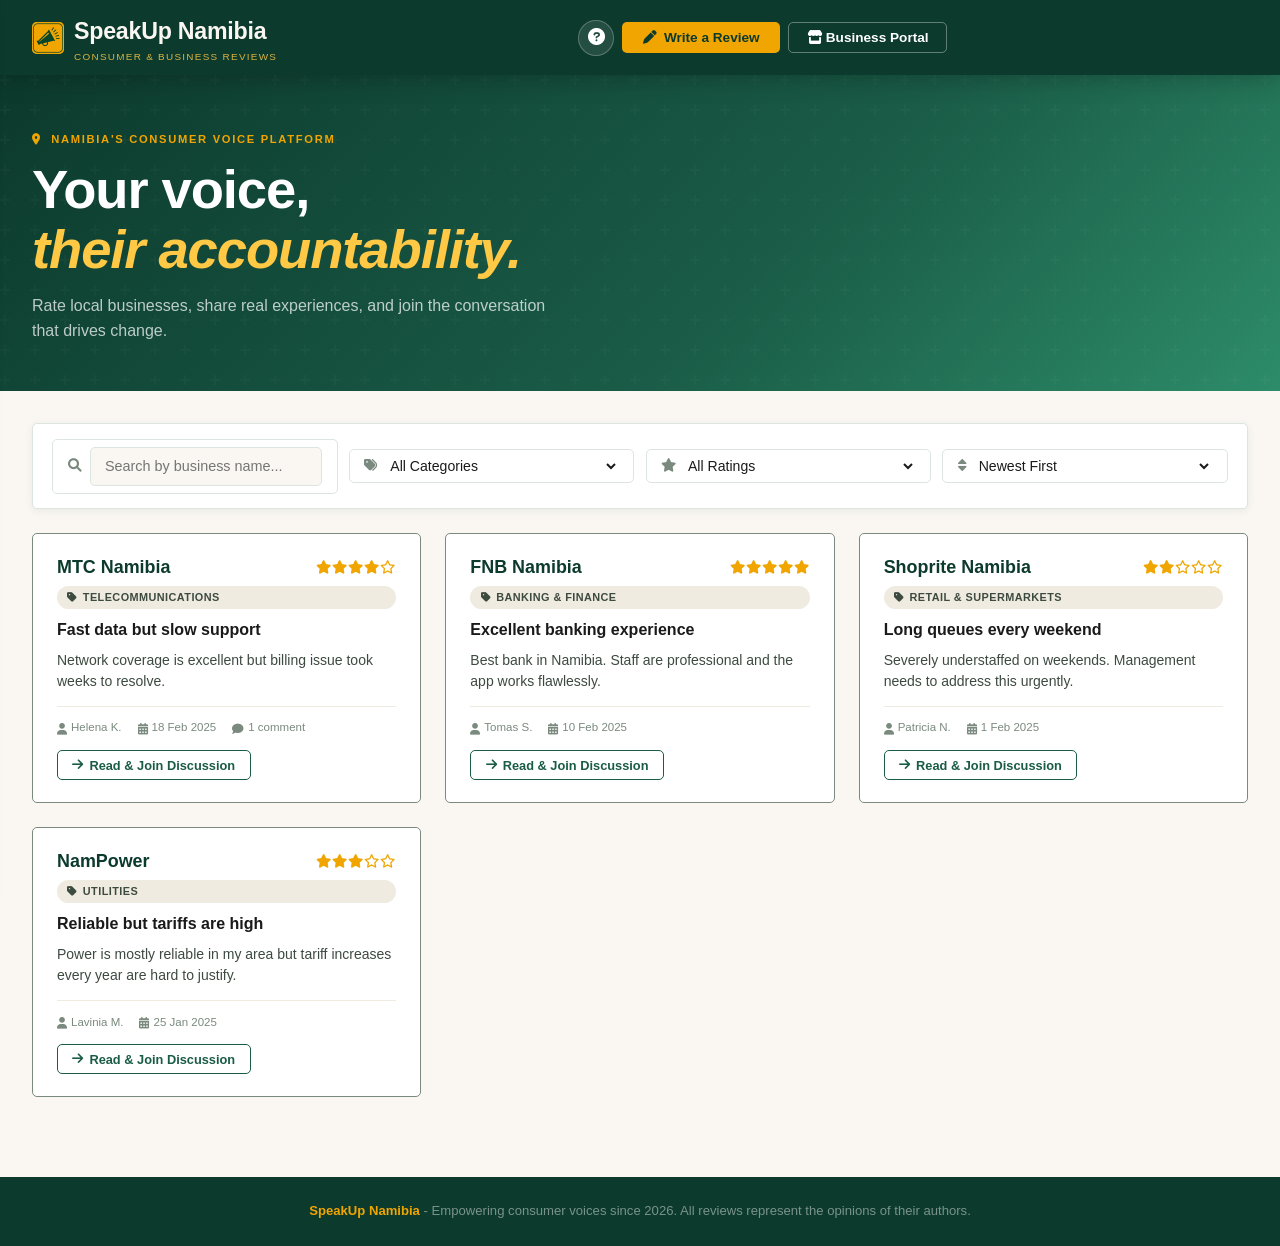
==== commit 6e7e5f3c: "added an icon" ====
--- a/index.html
+++ b/index.html
@@ -6,9 +6,8 @@
   <meta name="viewport" content="width=device-width, initial-scale=1.0, viewport-fit=cover">
   <title>SpeakUp Namibia</title>
   <link rel="stylesheet" href="style.css">
+  <link rel="shortcut icon" href="./logo-icon.png" type="image/x-icon">
   <link rel="stylesheet" href="https://cdnjs.cloudflare.com/ajax/libs/font-awesome/6.0.0-beta3/css/all.min.css">
-
-  <!-- Fonts removed – now using system Arial -->
 </head>
 
 <body>
@@ -18,7 +17,8 @@
   <!-- MOBILE SIDEBAR -->
   <aside class="consumer-sidebar" id="consumerSidebar">
     <div class="consumer-sidebar-top">
-      <span class="consumer-sidebar-logo"><i class="fas fa-bullhorn"></i> SpeakUp</span>
+      <span class="consumer-sidebar-logo"><img class="logo-image" src="./logo-icon.png" alt="SpeakUp Namibia">
+        SpeakUp</span>
       <button class="consumer-sidebar-close" id="consumerSidebarClose" aria-label="Close menu">&#x2715;</button>
     </div>
     <nav class="consumer-sidebar-nav">
@@ -31,8 +31,9 @@
 
   <nav class="top-nav">
     <div class="logo-area">
-      <h2><span class="logo-icon"><i class="fas fa-bullhorn"></i></span><span>SpeakUp Namibia<span
-            class="logo-sub">Consumer & Business Reviews </span></span></h2>
+      <h2><span class="logo-icon"><img class="logo-image" src="./logo-icon.png"
+            alt="SpeakUp Namibia"></span><span>SpeakUp Namibia<span class="logo-sub">Consumer & Business Reviews
+          </span></span></h2>
     </div>
     <div class="nav-buttons">
       <button id="openHelpBtn" class="btn-help" title="How SpeakUp works"><i
@@ -119,8 +120,9 @@
         <div class="help-step">
           <div class="help-num">4</div>
           <div><strong>Business Portal</strong>
-            <p>Business owners subscribe for N$200/month to get a Verified Badge, a full analytics dashboard, and the
-              ability to reply to reviews.</p>
+            <p>Business owners subscribe for <strong>N$200/month</strong> to get a Verified Badge, full analytics
+              dashboard, reply to reviews, live alerts, and subscription management.
+            </p>
           </div>
         </div>
       </div>
@@ -245,8 +247,7 @@
         </li>
       </ul>
       <div class="sub-footer">
-        <div class="sub-note"><i class="fas fa-lock"></i> Secure payment · Cancel anytime
-          · No hidden fees</div>
+        <div class="sub-note"><i class="fas fa-lock"></i> Secure payment · Cancel anytime · No hidden fees</div>
         <div class="sub-actions">
           <button class="btn-outline-dark" id="cancelSubBtn">Go Back</button>
           <button class="btn-primary" id="confirmPayBtn" style="flex:1;justify-content:center;"><i
--- a/style.css
+++ b/style.css
@@ -1,3 +1,4 @@
+/* style.css */
 *,
 *::before,
 *::after {
@@ -59,7 +60,8 @@
   gap: 10px;
   letter-spacing: -0.01em;
 }
-.logo-icon {
+.logo-icon,
+.logo-image {
   background: var(--amber);
   color: var(--forest);
   width: 32px;
@@ -71,6 +73,7 @@
   font-size: 0.9rem;
   flex-shrink: 0;
 }
+
 .logo-sub {
   font-family: Arial, sans-serif;
   font-size: 0.62rem;
@@ -938,21 +941,19 @@
 /* ── CONSUMER MOBILE HAMBURGER & SIDEBAR ── */
 .consumer-hamburger {
   display: none;
-  background: rgba(255, 255, 255, 0.1);
-  border: 1.5px solid rgba(255, 255, 255, 0.25);
-  color: #fff;
-  width: 36px;
-  height: 36px;
-  border-radius: var(--r);
-  cursor: pointer;
-  align-items: center;
-  justify-content: center;
-  font-size: 1.1rem;
-  transition: all 0.15s;
+  background: transparent;
+  border: none;
+  color: rgba(255, 255, 255, 0.85);
+  font-size: 1.25rem;
+  cursor: pointer;
+  padding: 0.3rem 0.5rem;
+  border-radius: var(--r);
+  transition: background 0.15s;
+  margin-left: auto; /* push to far right */
   flex-shrink: 0;
 }
 .consumer-hamburger:hover {
-  background: rgba(255, 255, 255, 0.2);
+  background: rgba(255, 255, 255, 0.12);
 }
 
 .consumer-sidebar-overlay {
@@ -1086,6 +1087,8 @@
 @media (max-width: 700px) {
   .consumer-hamburger {
     display: flex;
+    align-items: center;
+    margin-left: auto;
   }
   /* Hide nav buttons on mobile, show only hamburger */
   .nav-buttons .btn-primary,
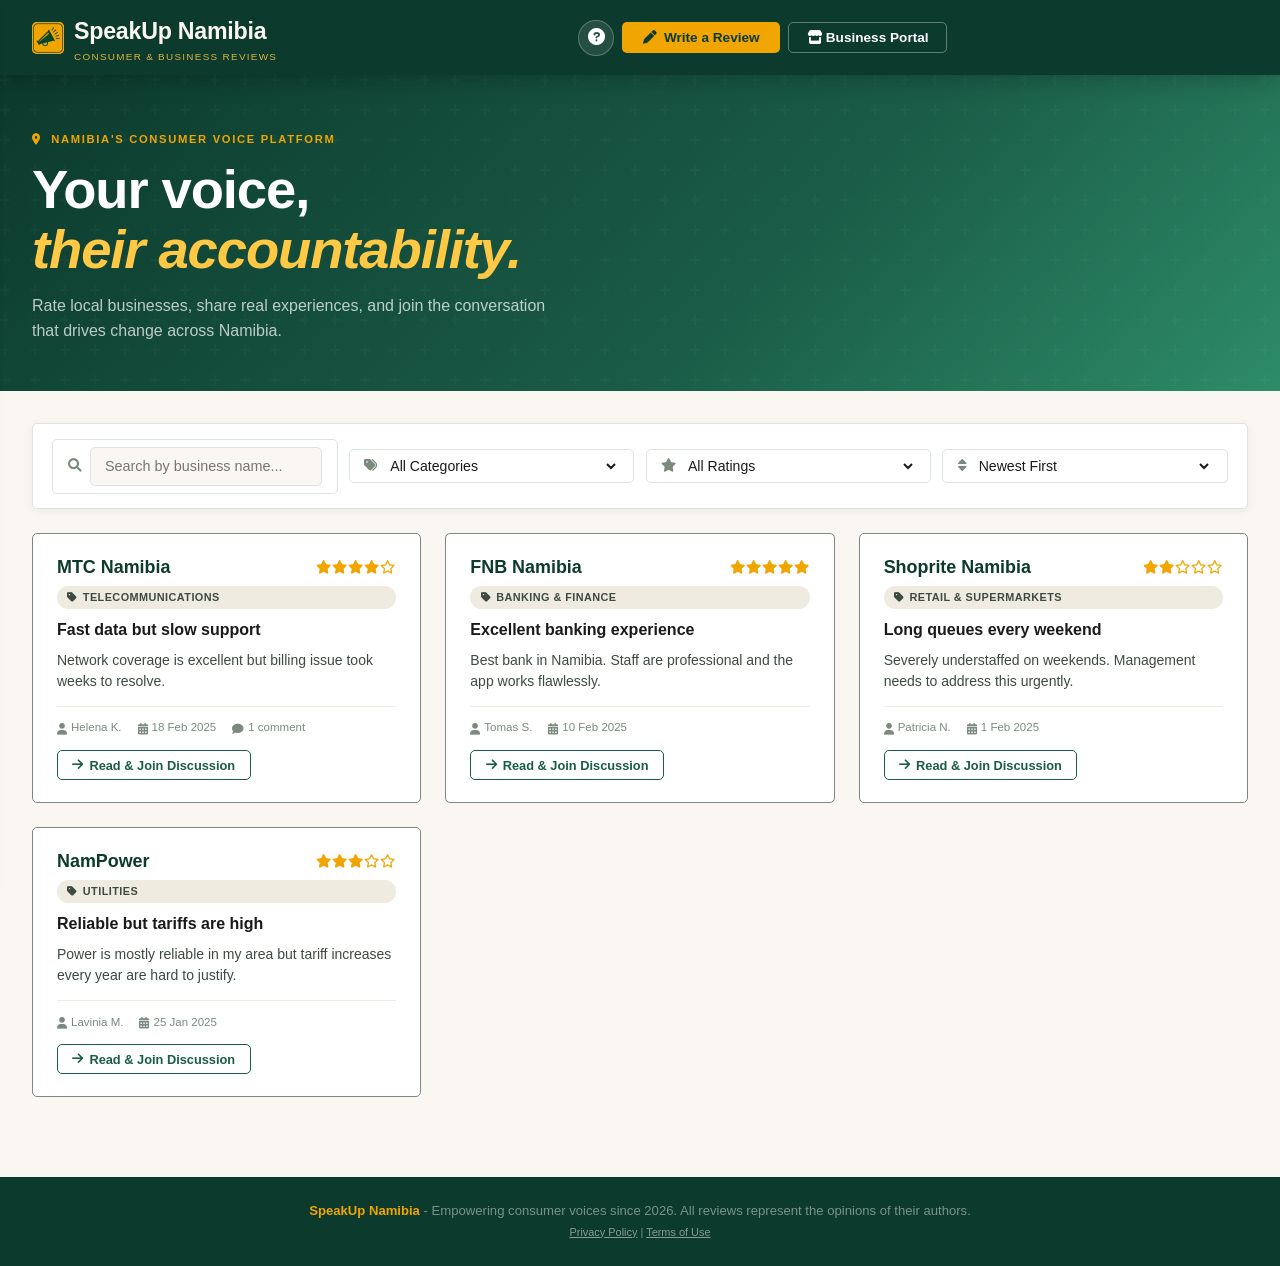
==== commit d62549c8: "added SEO" ====
--- a/index.html
+++ b/index.html
@@ -4,24 +4,109 @@
 <head>
   <meta charset="UTF-8">
   <meta name="viewport" content="width=device-width, initial-scale=1.0, viewport-fit=cover">
+
+  <!-- Primary SEO Meta Tags -->
   <title>SpeakUp Namibia</title>
+  <meta name="description"
+    content="SpeakUp Namibia is the country's leading consumer review platform. Read and write honest reviews about Namibian businesses, share experiences, and hold companies accountable.">
+  <meta name="keywords"
+    content="Namibia reviews, consumer feedback, business ratings, SpeakUp Namibia, customer reviews, Namibia business directory, verified business">
+  <meta name="author" content="SpeakUp Namibia">
+  <meta name="robots" content="index, follow">
+  <meta name="theme-color" content="#0c3a2d">
+
+  <!-- Canonical URL (absolute via JS fallback) -->
+  <link rel="canonical" href="https://speakupnamibia.com/">
+
+  <!-- Open Graph / Facebook -->
+  <meta property="og:type" content="website">
+  <meta property="og:title" content="SpeakUp Namibia - Your Voice, Their Accountability">
+  <meta property="og:description"
+    content="Rate and review Namibian businesses. Join thousands of consumers making informed choices and driving service excellence.">
+  <meta property="og:image" content="./logo-icon.png">
+  <meta property="og:url" content="https://speakupnamibia.com/">
+  <meta property="og:site_name" content="SpeakUp Namibia">
+
+  <!-- Twitter Card -->
+  <meta name="twitter:card" content="summary_large_image">
+  <meta name="twitter:title" content="SpeakUp Namibia - Consumer Reviews Platform">
+  <meta name="twitter:description"
+    content="Read authentic consumer reviews for businesses across Namibia. Share your experience and help improve accountability.">
+  <meta name="twitter:image" content="./logo-icon.png">
+
+  <!-- Structured Data: Organization + WebSite -->
+  <script type="application/ld+json">
+  {
+    "@context": "https://schema.org",
+    "@type": "Organization",
+    "name": "SpeakUp Namibia",
+    "url": "https://speakupnamibia.com",
+    "logo": "https://speakupnamibia.com/logo-icon.png",
+    "description": "Namibia's premier consumer review platform connecting customers and businesses through transparent feedback.",
+    "sameAs": [
+      "https://www.facebook.com/speakupnamibia",
+      "https://twitter.com/speakupnamibia"
+    ],
+    "address": {
+      "@type": "PostalAddress",
+      "addressCountry": "NA"
+    }
+  }
+  </script>
+  <script type="application/ld+json">
+  {
+    "@context": "https://schema.org",
+    "@type": "WebSite",
+    "name": "SpeakUp Namibia",
+    "url": "https://speakupnamibia.com",
+    "potentialAction": {
+      "@type": "SearchAction",
+      "target": "https://speakupnamibia.com/?search={search_term_string}",
+      "query-input": "required name=search_term_string"
+    }
+  }
+  </script>
+
   <link rel="stylesheet" href="style.css">
   <link rel="shortcut icon" href="./logo-icon.png" type="image/x-icon">
   <link rel="stylesheet" href="https://cdnjs.cloudflare.com/ajax/libs/font-awesome/6.0.0-beta3/css/all.min.css">
+
+  <!-- Dynamic absolute URLs for social images (works on any domain) -->
+  <script>
+    (function () {
+      const origin = window.location.origin;
+      const setMetaImage = (property, url) => {
+        let meta = document.querySelector(`meta[property="${property}"], meta[name="${property}"]`);
+        if (meta) meta.setAttribute('content', url);
+      };
+      if (origin) {
+        const absoluteLogo = origin + '/logo-icon.png';
+        setMetaImage('og:image', absoluteLogo);
+        setMetaImage('twitter:image', absoluteLogo);
+        // update canonical in case of non-root path
+        const canonicalLink = document.querySelector('link[rel="canonical"]');
+        if (canonicalLink && window.location.pathname === '/') canonicalLink.href = origin + '/';
+      }
+    })();
+  </script>
 </head>
 
 <body>
+  <!-- Accessibility skip link -->
+  <a href="#main-content" class="skip-link"
+    style="position:absolute; left:-10000px; top:auto; width:1px; height:1px; overflow:hidden;">Skip to main content</a>
+
   <!-- MOBILE SIDEBAR OVERLAY -->
   <div class="consumer-sidebar-overlay" id="consumerSidebarOverlay"></div>
 
   <!-- MOBILE SIDEBAR -->
-  <aside class="consumer-sidebar" id="consumerSidebar">
+  <aside class="consumer-sidebar" id="consumerSidebar" aria-label="Mobile navigation menu">
     <div class="consumer-sidebar-top">
-      <span class="consumer-sidebar-logo"><img class="logo-image" src="./logo-icon.png" alt="SpeakUp Namibia">
+      <span class="consumer-sidebar-logo"><img class="logo-image" src="./logo-icon.png" alt="SpeakUp Namibia Logo">
         SpeakUp</span>
       <button class="consumer-sidebar-close" id="consumerSidebarClose" aria-label="Close menu">&#x2715;</button>
     </div>
-    <nav class="consumer-sidebar-nav">
+    <nav class="consumer-sidebar-nav" aria-label="Sidebar navigation">
       <button id="sidebarWriteReviewBtn" class="consumer-snav-btn"><i class="fas fa-pen"></i> Write a Review</button>
       <button id="sidebarBizPortalBtn" class="consumer-snav-btn"><i class="fas fa-store"></i> Business Portal</button>
       <button id="sidebarHelpBtn" class="consumer-snav-btn"><i class="fas fa-circle-question"></i> How It Works</button>
@@ -29,14 +114,14 @@
     <div id="consumerSidebarBizInfo" class="consumer-sidebar-biz-info"></div>
   </aside>
 
-  <nav class="top-nav">
+  <nav class="top-nav" aria-label="Main navigation">
     <div class="logo-area">
       <h2><span class="logo-icon"><img class="logo-image" src="./logo-icon.png"
-            alt="SpeakUp Namibia"></span><span>SpeakUp Namibia<span class="logo-sub">Consumer & Business Reviews
-          </span></span></h2>
+            alt="SpeakUp Namibia home"></span><span>SpeakUp Namibia<span class="logo-sub">Consumer & Business
+            Reviews</span></span></h2>
     </div>
     <div class="nav-buttons">
-      <button id="openHelpBtn" class="btn-help" title="How SpeakUp works"><i
+      <button id="openHelpBtn" class="btn-help" title="How SpeakUp works" aria-label="Help"><i
           class="fas fa-circle-question"></i></button>
       <button id="openWriteReviewBtnNav" class="btn-primary"><i class="fas fa-pen"></i> Write a Review</button>
       <button id="openBusinessAuthBtn" class="btn-sm btn-outline-light"><i class="fas fa-store"></i> Business
@@ -59,24 +144,25 @@
       <p class="hero-eyebrow"><i class="fas fa-map-marker-alt"></i>&nbsp; Namibia's Consumer Voice Platform</p>
       <h1>Your voice,<br><em>their accountability.</em></h1>
       <p class="hero-tagline">Rate local businesses, share real experiences, and join the conversation that drives
-        change.</p>
-    </div>
-  </div>
-
-  <div class="page-body">
+        change across Namibia.</p>
+    </div>
+  </div>
+
+  <div class="page-body" id="main-content">
     <div class="controls-bar">
       <div class="control-input"><i class="fas fa-search"></i><input type="text" id="searchBusiness"
           placeholder="Search by business name..."></div>
-      <div class="control-input"><i class="fas fa-tags"></i><select id="categoryFilter">
+      <div class="control-input"><i class="fas fa-tags"></i><select id="categoryFilter" aria-label="Filter by category">
           <option value="all">All Categories</option>
         </select></div>
-      <div class="control-input"><i class="fas fa-star"></i><select id="ratingFilter"></select></div>
-      <div class="control-input"><i class="fas fa-sort"></i><select id="sortBy">
+      <div class="control-input"><i class="fas fa-star"></i><select id="ratingFilter"
+          aria-label="Filter by rating"></select></div>
+      <div class="control-input"><i class="fas fa-sort"></i><select id="sortBy" aria-label="Sort reviews">
           <option value="newest">Newest First</option>
           <option value="highest">Highest Rated</option>
         </select></div>
     </div>
-    <div id="liveToast" class="live-toast" style="display:none;"></div>
+    <div id="liveToast" class="live-toast" style="display:none;" role="alert" aria-live="polite"></div>
     <div id="reviewsContainer" class="reviews-grid">
       <div class="empty-state"><i class="fas fa-spinner fa-spin"></i><br>Loading reviews…</div>
     </div>
@@ -85,15 +171,17 @@
   <footer class="site-footer">
     <strong>SpeakUp Namibia</strong> - Empowering consumer voices since <span id="currentYear"></span>. All reviews
     represent the opinions of their authors.
+    <br><small><a href="/privacy.html" style="color:rgba(255,255,255,0.5);">Privacy Policy</a> | <a href="/terms.html"
+        style="color:rgba(255,255,255,0.5);">Terms of Use</a></small>
   </footer>
 
   <!-- HELP MODAL -->
-  <div id="helpModal" class="modal">
+  <div id="helpModal" class="modal" role="dialog" aria-modal="true" aria-labelledby="helpModalTitle">
     <div class="modal-content" style="max-width:560px;">
       <div class="modal-header">
-        <span class="modal-title"><i class="fas fa-circle-question"
+        <span class="modal-title" id="helpModalTitle"><i class="fas fa-circle-question"
             style="color:var(--amber);margin-right:10px;"></i>How SpeakUp Namibia Works</span>
-        <button class="btn-close" onclick="closeModal('helpModal')">&#x2715;</button>
+        <button class="btn-close" onclick="closeModal('helpModal')" aria-label="Close">&#x2715;</button>
       </div>
       <div class="help-steps">
         <div class="help-step">
@@ -121,8 +209,7 @@
           <div class="help-num">4</div>
           <div><strong>Business Portal</strong>
             <p>Business owners subscribe for <strong>N$200/month</strong> to get a Verified Badge, full analytics
-              dashboard, reply to reviews, live alerts, and subscription management.
-            </p>
+              dashboard, reply to reviews, live alerts, and subscription management.</p>
           </div>
         </div>
       </div>
@@ -130,28 +217,31 @@
   </div>
 
   <!-- WRITE REVIEW MODAL -->
-  <div id="newReviewModal" class="modal">
+  <div id="newReviewModal" class="modal" role="dialog" aria-modal="true" aria-labelledby="newReviewTitle">
     <div class="modal-content">
-      <div class="modal-header"><span class="modal-title">Share Your Experience</span><button class="btn-close"
-          id="closeNewModalBtn">&#x2715;</button></div>
-      <form id="reviewForm">
-        <div class="form-group"><label>Business Name *</label><input type="text" id="businessName" required></div>
-        <div class="form-group"><label>Category *</label><select id="reviewCategory" required>
+      <div class="modal-header"><span class="modal-title" id="newReviewTitle">Share Your Experience</span><button
+          class="btn-close" id="closeNewModalBtn" aria-label="Close">&#x2715;</button></div>
+      <form id="reviewForm" novalidate>
+        <div class="form-group"><label for="businessName">Business Name *</label><input type="text" id="businessName"
+            required></div>
+        <div class="form-group"><label for="reviewCategory">Category *</label><select id="reviewCategory" required>
             <option value="">Select a category…</option>
           </select></div>
         <div class="form-group"><label>Your Rating *</label>
-          <div id="ratingStarsInput" class="star-rating">
-            <i data-value="1" class="far fa-star"></i><i data-value="2" class="far fa-star"></i><i data-value="3"
-              class="far fa-star"></i><i data-value="4" class="far fa-star"></i><i data-value="5"
-              class="far fa-star"></i>
+          <div id="ratingStarsInput" class="star-rating" role="radiogroup" aria-label="Rating">
+            <i data-value="1" class="far fa-star" aria-label="1 star"></i><i data-value="2" class="far fa-star"
+              aria-label="2 stars"></i><i data-value="3" class="far fa-star" aria-label="3 stars"></i><i data-value="4"
+              class="far fa-star" aria-label="4 stars"></i><i data-value="5" class="far fa-star"
+              aria-label="5 stars"></i>
           </div>
           <input type="hidden" id="selectedRating" value="0">
         </div>
-        <div class="form-group"><label>Review Title *</label><input type="text" id="reviewTitle" required></div>
-        <div class="form-group"><label>Your Story *</label><textarea rows="4" id="reviewContent" required></textarea>
-        </div>
-        <div class="form-group"><label>Your Name *</label><input type="text" id="userName" placeholder="Full name"
+        <div class="form-group"><label for="reviewTitle">Review Title *</label><input type="text" id="reviewTitle"
             required></div>
+        <div class="form-group"><label for="reviewContent">Your Story *</label><textarea rows="4" id="reviewContent"
+            required></textarea></div>
+        <div class="form-group"><label for="userName">Your Name *</label><input type="text" id="userName"
+            placeholder="Full name" required></div>
         <div class="modal-footer">
           <button type="button" class="btn-outline-dark" id="closeNewModalBtnFooter">Cancel</button>
           <button type="submit" class="btn-primary"><i class="fas fa-paper-plane"></i> Publish Review</button>
@@ -161,17 +251,17 @@
   </div>
 
   <!-- BUSINESS AUTH MODAL -->
-  <div id="businessAuthModal" class="modal">
+  <div id="businessAuthModal" class="modal" role="dialog" aria-modal="true" aria-labelledby="authModalTitle">
     <div class="modal-content" style="max-width:480px;">
-      <div class="modal-header"><span class="modal-title">Business Portal</span><button class="btn-close"
-          id="closeAuthModalBtn">&#x2715;</button></div>
+      <div class="modal-header"><span class="modal-title" id="authModalTitle">Business Portal</span><button
+          class="btn-close" id="closeAuthModalBtn" aria-label="Close">&#x2715;</button></div>
       <div class="tab-bar"><button id="showLoginTab" class="tab-btn active">Login</button><button id="showRegisterTab"
           class="tab-btn">Register</button></div>
       <div id="loginPanel">
-        <div class="form-group"><label>Email</label><input type="email" id="loginEmail"
+        <div class="form-group"><label for="loginEmail">Email</label><input type="email" id="loginEmail"
             placeholder="business@example.com"></div>
-        <div class="form-group"><label>Password</label><input type="password" id="loginPassword" placeholder="••••••••">
-        </div>
+        <div class="form-group"><label for="loginPassword">Password</label><input type="password" id="loginPassword"
+            placeholder="••••••••"></div>
         <button id="doLoginBtn" class="btn-primary" style="width:100%;justify-content:center;"><i
             class="fas fa-sign-in-alt"></i> Login</button>
         <p id="loginError" class="error-msg"></p>
@@ -181,14 +271,14 @@
           <div>Registration requires a <strong>N$200/month</strong> subscription. Fill in your details then continue to
             see all benefits.</div>
         </div>
-        <div class="form-group"><label>Business Name</label><input type="text" id="regBizName"
+        <div class="form-group"><label for="regBizName">Business Name</label><input type="text" id="regBizName"
             placeholder="Your business name"></div>
-        <div class="form-group"><label>Category</label><select id="regBizCategory">
+        <div class="form-group"><label for="regBizCategory">Category</label><select id="regBizCategory">
             <option value="">Select a category…</option>
           </select></div>
-        <div class="form-group"><label>Email</label><input type="email" id="regEmail"
+        <div class="form-group"><label for="regEmail">Email</label><input type="email" id="regEmail"
             placeholder="business@example.com"></div>
-        <div class="form-group"><label>Password</label><input type="password" id="regPassword"
+        <div class="form-group"><label for="regPassword">Password</label><input type="password" id="regPassword"
             placeholder="Min. 6 characters"></div>
         <button id="doRegisterBtn" class="btn-primary" style="width:100%;justify-content:center;"><i
             class="fas fa-user-plus"></i> Continue to Subscription</button>
@@ -198,10 +288,10 @@
   </div>
 
   <!-- SUBSCRIPTION PAYWALL -->
-  <div id="subscriptionModal" class="modal">
+  <div id="subscriptionModal" class="modal" role="dialog" aria-modal="true" aria-labelledby="subModalTitle">
     <div class="modal-content" style="max-width:600px;">
-      <div class="modal-header"><span class="modal-title">Business Subscription</span><button class="btn-close"
-          id="closeSubModal">&#x2715;</button></div>
+      <div class="modal-header"><span class="modal-title" id="subModalTitle">Business Subscription</span><button
+          class="btn-close" id="closeSubModal" aria-label="Close">&#x2715;</button></div>
       <div class="sub-price-hero">
         <div class="sub-amount"><span class="sub-currency">N$</span><span class="sub-num">200</span><span
             class="sub-per">/month</span></div>
@@ -212,37 +302,32 @@
       <ul class="benefits-list">
         <li><i class="fas fa-circle-check"></i>
           <div><strong>Verified Business Badge</strong>
-            <p>A prominent green ✓ badge on every review related to your business — instantly builds consumer trust.</p>
+            <p>A prominent green ✓ badge on every review — instantly builds consumer trust.</p>
           </div>
         </li>
         <li><i class="fas fa-circle-check"></i>
           <div><strong>Full Analytics Dashboard</strong>
-            <p>Average rating, total reviews, response rate, rating breakdown charts, and a recent activity feed.</p>
+            <p>Average rating, total reviews, response rate, rating breakdown, and recent activity.</p>
           </div>
         </li>
         <li><i class="fas fa-circle-check"></i>
           <div><strong>Public Review Replies</strong>
-            <p>Respond publicly as your verified business. Show customers you are accountable and care.</p>
+            <p>Respond publicly as your verified business. Show customers you are accountable.</p>
           </div>
         </li>
         <li><i class="fas fa-circle-check"></i>
           <div><strong>Profile &amp; Settings Control</strong>
-            <p>Update business name, category, email, and password anytime from your private settings panel.</p>
+            <p>Update business name, category, email, and password anytime.</p>
           </div>
         </li>
         <li><i class="fas fa-circle-check"></i>
           <div><strong>Priority Search Visibility</strong>
-            <p>Your verified badge makes consumers more likely to trust and engage with your profile.</p>
-          </div>
-        </li>
-        <li><i class="fas fa-circle-check"></i>
-          <div><strong>WebSocket Live Alerts</strong>
-            <p>Instant notifications the moment a new review or comment is posted about your business.</p>
+            <p>Your verified badge makes consumers more likely to trust your profile.</p>
           </div>
         </li>
         <li><i class="fas fa-circle-check"></i>
           <div><strong>Subscription Management</strong>
-            <p>View your expiry date, active status, and renew with one click inside your dashboard.</p>
+            <p>View expiry, active status, and renew with one click inside dashboard.</p>
           </div>
         </li>
       </ul>
@@ -258,22 +343,22 @@
   </div>
 
   <!-- LOGOUT CONFIRM -->
-  <div id="logoutConfirmModal" class="modal">
+  <div id="logoutConfirmModal" class="modal" role="dialog" aria-modal="true">
     <div class="modal-content" style="max-width:400px;">
       <div class="modal-header"><span class="modal-title" style="font-size:1.2rem;"><i class="fas fa-right-from-bracket"
             style="color:var(--red);margin-right:10px;"></i>Confirm Logout</span><button class="btn-close"
-          onclick="closeModal('logoutConfirmModal')">&#x2715;</button></div>
+          onclick="closeModal('logoutConfirmModal')" aria-label="Close">&#x2715;</button></div>
       <p style="color:var(--ink-mid);margin-bottom:1.5rem;line-height:1.65;">Are you sure you want to log out of the
         Business Portal? You will need to sign back in to access your dashboard and respond to reviews.</p>
       <div class="modal-footer" style="margin-top:0;padding-top:0;border-top:none;">
         <button class="btn-outline-dark" onclick="closeModal('logoutConfirmModal')">Stay Logged In</button>
-        <button class="btn-danger" id="confirmLogoutBtn"><i class="fas fa-right-from-bracket"></i> Yes, Logout</button>
+        <button class="btn-danger" id="confirmLogoutBtn"><i class="fas fa-right-from-bracket"></i>Logout</button>
       </div>
     </div>
   </div>
 
   <!-- REVIEW DETAIL MODAL -->
-  <div id="detailModal" class="modal">
+  <div id="detailModal" class="modal" role="dialog" aria-modal="true" aria-labelledby="detailModalTitle">
     <div class="modal-content" id="detailModalContent"></div>
   </div>
 
--- a/style.css
+++ b/style.css
@@ -35,7 +35,6 @@
   line-height: 1.55;
   min-height: 100vh;
 }
-
 /* NAV */
 .top-nav {
   position: sticky;
@@ -73,7 +72,6 @@
   font-size: 0.9rem;
   flex-shrink: 0;
 }
-
 .logo-sub {
   font-family: Arial, sans-serif;
   font-size: 0.62rem;
@@ -179,7 +177,6 @@
     transform: translateY(0);
   }
 }
-
 /* BUTTONS */
 .btn-sm {
   padding: 0.45rem 1.1rem;
@@ -279,7 +276,6 @@
   text-transform: uppercase;
   border-radius: 999px;
 }
-
 /* HERO */
 .hero {
   background: linear-gradient(
@@ -335,14 +331,12 @@
   max-width: 520px;
   font-weight: 300;
 }
-
 /* MOBILE FLAG */
 @media (max-width: 640px) {
   .hero {
     padding: 2rem 1rem;
   }
 }
-
 /* PAGE */
 .page-body {
   max-width: 1280px;
@@ -391,7 +385,6 @@
   width: 100%;
   font-family: Arial, sans-serif;
 }
-
 /* CARDS */
 .reviews-grid {
   display: grid;
@@ -519,7 +512,6 @@
   margin-bottom: 1rem;
   opacity: 0.4;
 }
-
 /* MODALS */
 .modal {
   display: none;
@@ -593,7 +585,6 @@
   padding-top: 1rem;
   border-top: 1px solid var(--border);
 }
-
 /* FORMS */
 .form-group {
   margin-bottom: 1.1rem;
@@ -680,7 +671,6 @@
   font-weight: 500;
   min-height: 1.2rem;
 }
-
 /* COMMENTS */
 .comment-section {
   margin-top: 1.2rem;
@@ -746,7 +736,6 @@
   font-size: 0.85rem;
   padding: 0.5rem 0.8rem;
 }
-
 /* SUBSCRIPTION */
 .sub-price-hero {
   background: linear-gradient(135deg, var(--forest), var(--forest-mid));
@@ -857,7 +846,6 @@
   margin-top: 1px;
   flex-shrink: 0;
 }
-
 /* HELP */
 .help-steps {
   display: flex;
@@ -896,7 +884,6 @@
   color: var(--ink-mid);
   line-height: 1.5;
 }
-
 /* FOOTER */
 .site-footer {
   background: var(--forest);
@@ -909,7 +896,6 @@
 .site-footer strong {
   color: var(--amber);
 }
-
 /* RESPONSIVE */
 @media (max-width: 640px) {
   .top-nav {
@@ -937,7 +923,6 @@
     grid-template-columns: 1fr;
   }
 }
-
 /* ── CONSUMER MOBILE HAMBURGER & SIDEBAR ── */
 .consumer-hamburger {
   display: none;
@@ -949,13 +934,12 @@
   padding: 0.3rem 0.5rem;
   border-radius: var(--r);
   transition: background 0.15s;
-  margin-left: auto; /* push to far right */
+  margin-left: auto;
   flex-shrink: 0;
 }
 .consumer-hamburger:hover {
   background: rgba(255, 255, 255, 0.12);
 }
-
 .consumer-sidebar-overlay {
   display: none;
   position: fixed;
@@ -967,7 +951,6 @@
 .consumer-sidebar-overlay.active {
   display: block;
 }
-
 .consumer-sidebar {
   position: fixed;
   top: 0;
@@ -1083,17 +1066,28 @@
   color: var(--amber);
   margin-right: 6px;
 }
-
 @media (max-width: 700px) {
   .consumer-hamburger {
     display: flex;
     align-items: center;
     margin-left: auto;
   }
-  /* Hide nav buttons on mobile, show only hamburger */
   .nav-buttons .btn-primary,
   .nav-buttons .btn-outline-light,
   .nav-buttons .btn-help {
     display: none;
   }
 }
+/* Additional SEO improvements: skip link visibility */
+.skip-link:focus {
+  left: 10px;
+  top: 10px;
+  width: auto;
+  height: auto;
+  background: var(--forest);
+  color: white;
+  padding: 8px 12px;
+  z-index: 10000;
+  border-radius: var(--r);
+  font-size: 0.9rem;
+}
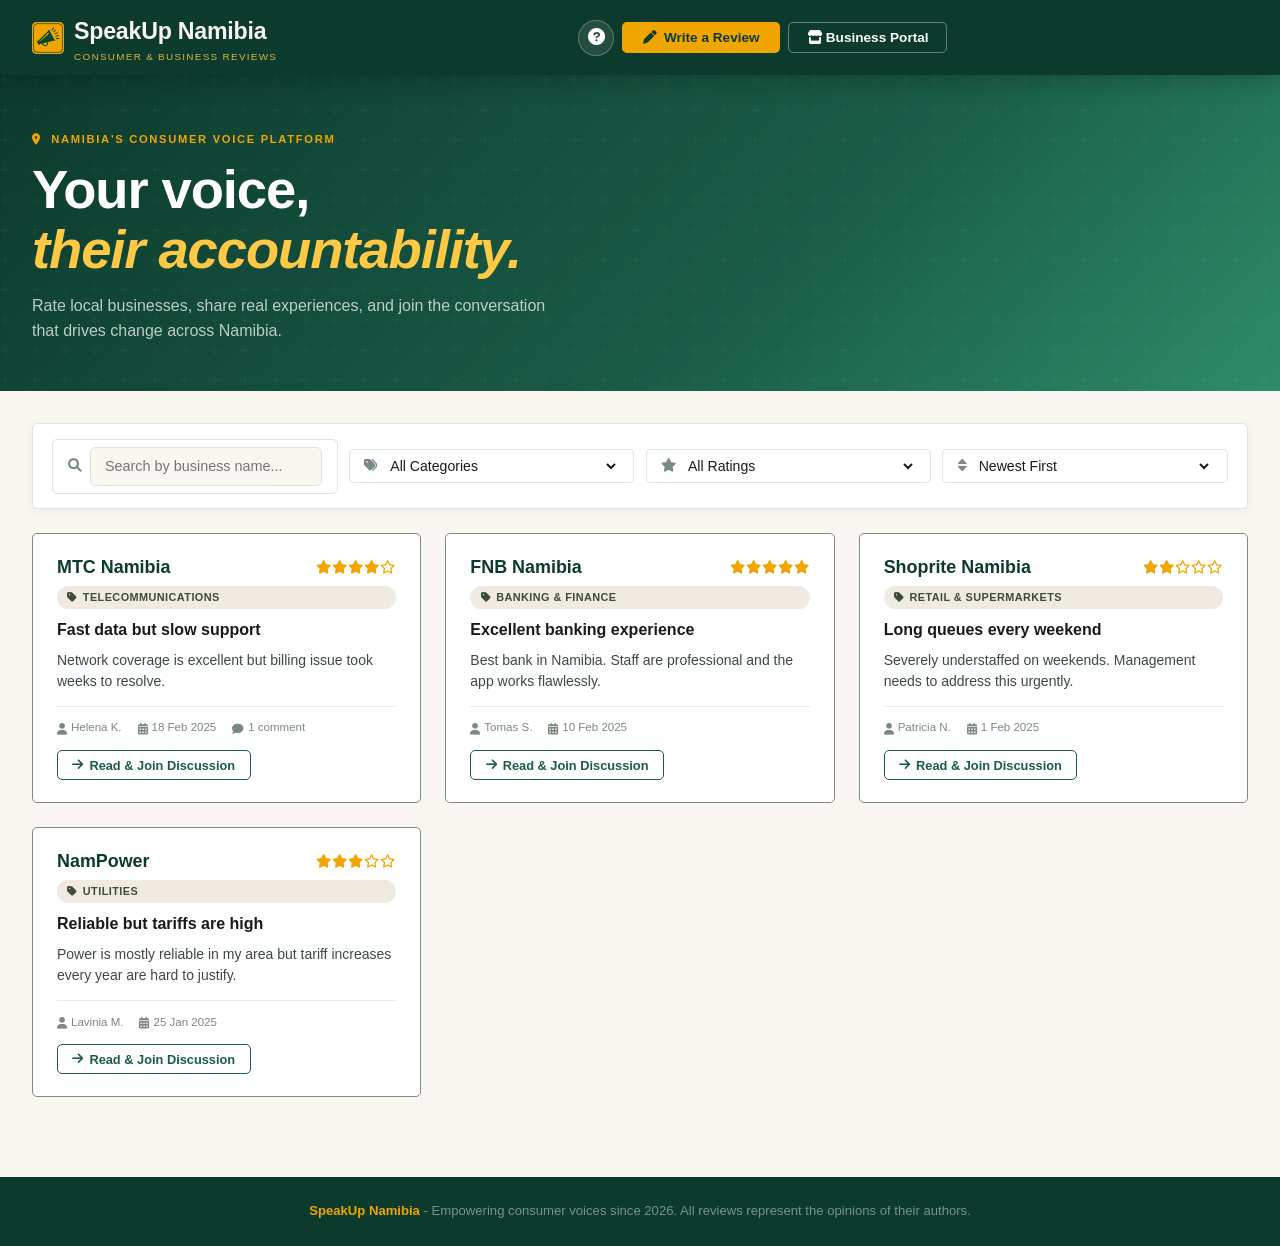
==== commit 14da89bc: "." ====
--- a/index.html
+++ b/index.html
@@ -171,8 +171,6 @@
   <footer class="site-footer">
     <strong>SpeakUp Namibia</strong> - Empowering consumer voices since <span id="currentYear"></span>. All reviews
     represent the opinions of their authors.
-    <br><small><a href="/privacy.html" style="color:rgba(255,255,255,0.5);">Privacy Policy</a> | <a href="/terms.html"
-        style="color:rgba(255,255,255,0.5);">Terms of Use</a></small>
   </footer>
 
   <!-- HELP MODAL -->
